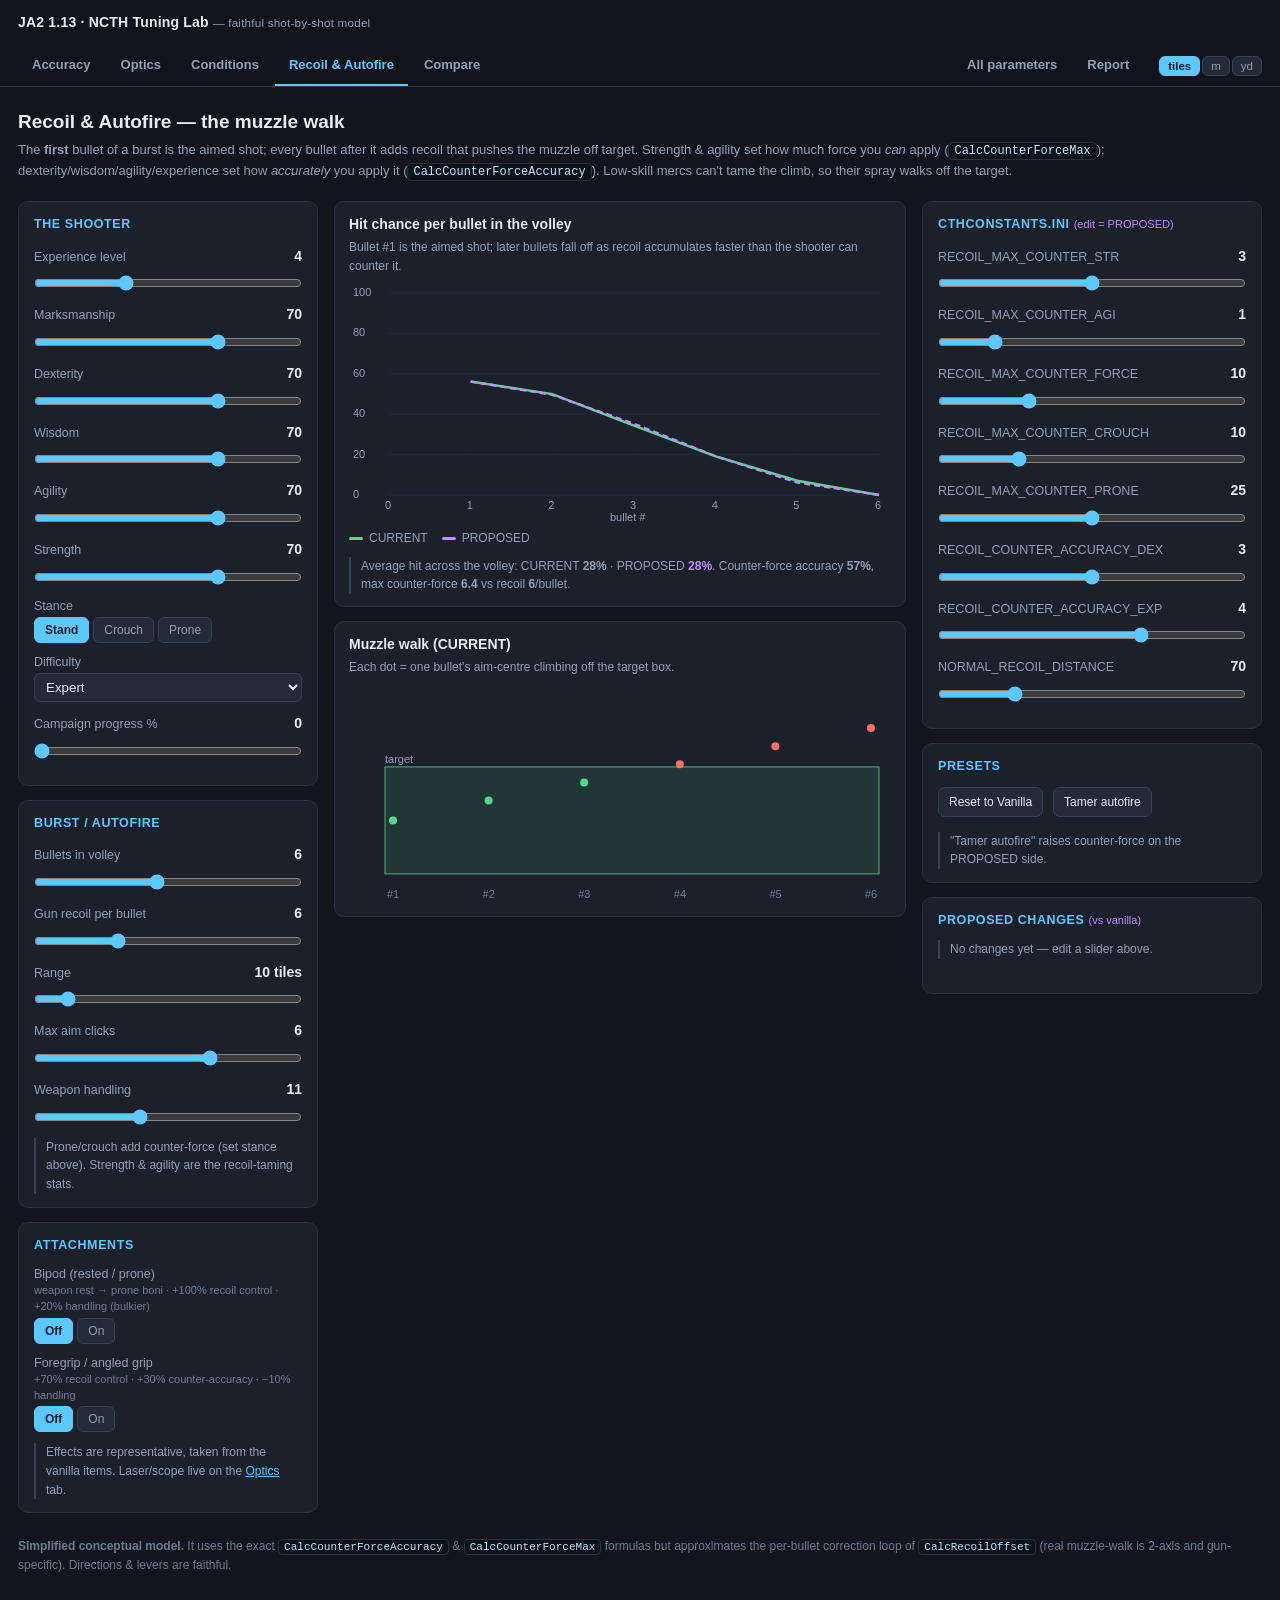
==== autofire.html @ 2864e7e0 "Hover tooltips, tiles/m/yd unit switch, adjustable chart range - All line charts: hover shows a vert" ====
<!DOCTYPE html>
<html lang="en"><head>
<meta charset="utf-8"/><meta name="viewport" content="width=device-width, initial-scale=1"/>
<title>NCTH Lab — Recoil &amp; Autofire</title>
<link rel="stylesheet" href="assets/style.css"><script src="assets/ncth.js"></script>
</head><body>
<div id="nav"></div>
<div id="banner"></div>
<div class="intro">
  <h1>Recoil &amp; Autofire — the muzzle walk</h1>
  <p>The <b>first</b> bullet of a burst is the aimed shot; every bullet after it adds recoil that pushes the muzzle off target. Strength &amp; agility set how much force you <i>can</i> apply (<code>CalcCounterForceMax</code>); dexterity/wisdom/agility/experience set how <i>accurately</i> you apply it (<code>CalcCounterForceAccuracy</code>). Low‑skill mercs can't tame the climb, so their spray walks off the target.</p>
</div>
<div class="lab">
  <div class="col" id="c1"></div>
  <div class="col" id="c2"></div>
  <div class="col" id="c3"></div>
</div>
<div class="foot"><b>Simplified conceptual model.</b> It uses the exact <code>CalcCounterForceAccuracy</code> &amp; <code>CalcCounterForceMax</code> formulas but approximates the per‑bullet correction loop of <code>CalcRecoilOffset</code> (real muzzle-walk is 2‑axis and gun-specific). Directions &amp; levers are faithful.</div>
<script>
const N=NCTH, s=N.load();
if(s.aprange===undefined) s.aprange=10;
document.getElementById('nav').innerHTML=N.nav('autofire.html');

document.getElementById('c1').innerHTML = N.shooterCard({extraStats:true}) +
  `<div class="card"><h2>Burst / autofire</h2>
    <div class="row"><label>Bullets in volley</label><span class="val"></span><input data-bind="bullets" type="range" min="1" max="12" step="1"></div>
    <div class="row"><label>Gun recoil per bullet</label><span class="val"></span><input data-bind="gunRecoil" type="range" min="0" max="20" step="1"></div>
    <div class="row"><label>Range</label><span class="val"></span><input data-bind="aprange" type="range" min="2" max="80" step="1" data-dist></div>
    <div class="row"><label>Max aim clicks</label><span class="val"></span><input data-bind="maxaim" type="range" min="2" max="8" step="1"></div>
    <div class="row"><label>Weapon handling</label><span class="val"></span><input data-bind="handling" type="range" min="4" max="22" step="1"></div>
    <div class="note">Prone/crouch add counter-force (set stance above). Strength &amp; agility are the recoil-taming stats.</div>
  </div>` + N.attachCard(['bipod','foregrip']);

document.getElementById('c2').innerHTML =
  `<div class="chartbox"><h3>Hit chance per bullet in the volley</h3>
    <p class="sub">Bullet #1 is the aimed shot; later bullets fall off as recoil accumulates faster than the shooter can counter it.</p>
    <canvas id="perb" height="240"></canvas>
    <div class="legend"><span><i class="swatch" style="background:var(--good)"></i>CURRENT</span>
      <span><i class="swatch" style="background:var(--prop)"></i>PROPOSED</span></div>
    <div id="sum" class="note"></div></div>
  <div class="chartbox"><h3>Muzzle walk (CURRENT)</h3>
    <p class="sub">Each dot = one bullet's aim-centre climbing off the target box.</p>
    <canvas id="walk" height="220"></canvas></div>`;

const TUNE=[
  {label:'RECOIL_MAX_COUNTER_STR',bind:'PROP.RC_MAX_STR',min:0,max:6,step:.5},
  {label:'RECOIL_MAX_COUNTER_AGI',bind:'PROP.RC_MAX_AGI',min:0,max:6,step:.5},
  {label:'RECOIL_MAX_COUNTER_FORCE',bind:'PROP.RC_MAX_FORCE',min:2,max:30,step:1},
  {label:'RECOIL_MAX_COUNTER_CROUCH',bind:'PROP.RC_MAX_CROUCH',min:0,max:40,step:5},
  {label:'RECOIL_MAX_COUNTER_PRONE',bind:'PROP.RC_MAX_PRONE',min:0,max:50,step:5},
  {label:'RECOIL_COUNTER_ACCURACY_DEX',bind:'PROP.RCA_DEX',min:0,max:6,step:.5},
  {label:'RECOIL_COUNTER_ACCURACY_EXP',bind:'PROP.RCA_EXP',min:0,max:6,step:.5},
  {label:'NORMAL_RECOIL_DISTANCE',bind:'PROP.NORMAL_RECOIL_DIST',min:30,max:200,step:10},
];
document.getElementById('c3').innerHTML = N.tuningCard('CTHConstants.ini', TUNE) +
  `<div class="card presets"><h2>Presets</h2><button id="pv">Reset to Vanilla</button>
    <button id="pc">Tamer autofire</button>
    <div class="note">"Tamer autofire" raises counter-force on the PROPOSED side.</div></div>` +
  N.exportCard();

function perBullet(C){ return N.burst(s,C,s.aprange,s.maxaim,s.sight,s.mag,C.IRON_GRAD); }
function drawWalk(b){
  const cv=document.getElementById('walk'); const w=cv.parentElement.clientWidth-28; cv.width=w; cv.style.width=w+'px';
  const ctx=cv.getContext('2d'), H=cv.height; ctx.clearRect(0,0,w,H);
  const maxOff=Math.max(s.th*1.5, ...b.rows.map(r=>Math.abs(r.offY)))||10;
  const scaleY=(H*0.42)/maxOff, cyc=H*0.62, cx0=44, cxN=w-20;
  // target band
  ctx.fillStyle='rgba(84,217,140,.12)'; ctx.strokeStyle='rgba(84,217,140,.8)';
  ctx.fillRect(cx0-8,cyc-s.th*scaleY,cxN-cx0+16,2*s.th*scaleY); ctx.strokeRect(cx0-8,cyc-s.th*scaleY,cxN-cx0+16,2*s.th*scaleY);
  ctx.fillStyle='#93a1b5'; ctx.font='11px sans-serif'; ctx.fillText('target',cx0-8,cyc-s.th*scaleY-4);
  const pts=[];
  b.rows.forEach((r,i)=>{ const x=cx0+(b.rows.length>1?(cxN-cx0)*i/(b.rows.length-1):0), y=cyc-r.offY*scaleY;
    const inb=Math.abs(r.offY)<=s.th; ctx.fillStyle=inb?'#54d98c':'#ff6b6b';
    ctx.beginPath(); ctx.arc(x,y,4,0,7); ctx.fill();
    ctx.fillStyle='#6f7d92'; ctx.fillText('#'+(i+1),x-6,H-6);
    pts.push({x,y,i:i+1,offY:r.offY,p:r.p}); });
  cv._walk=pts;
  if(!cv._tipWired){ cv._tipWired=true;
    cv.addEventListener('mousemove',e=>{ const P=cv._walk; if(!P) return;
      const r=cv.getBoundingClientRect(); if(!r||!r.width) return;
      const mx=(e.clientX-r.left)*(cv.width/r.width), my=(e.clientY-r.top)*(cv.height/r.height);
      let bp=null,bd=1e9; P.forEach(pt=>{ const d=(pt.x-mx)*(pt.x-mx)+(pt.y-my)*(pt.y-my); if(d<bd){bd=d;bp=pt;} });
      if(bp && bd<=20*20) N.tip(e.clientX,e.clientY,
        `<b>Bullet #${bp.i}</b><br>vertical offset: <b>${bp.offY>=0?'+':''}${bp.offY.toFixed(1)}u</b>`+
        `<br>hit chance: <b>${(100*bp.p).toFixed(0)}%</b>`);
      else N.hideTip();
    });
    cv.addEventListener('mouseleave',N.hideTip);
  }
}
function render(){
  const bC=perBullet(s.CUR), bP=perBullet(s.PROP);
  N.lineChart(document.getElementById('perb'),{xmax:Math.max(2,s.bullets),xstep:1,xlabel:'bullet #',series:[
    {name:'Current',color:'#54d98c',data:bC.rows.map(r=>[r.i,100*r.p])},
    {name:'Proposed',color:'#c58cff',dash:[6,4],data:bP.rows.map(r=>[r.i,100*r.p])},
  ]});
  drawWalk(bC);
  document.getElementById('sum').innerHTML =
    `Average hit across the volley: CURRENT <b>${(100*bC.avg).toFixed(0)}%</b> · PROPOSED <b style="color:var(--prop)">${(100*bP.avg).toFixed(0)}%</b>. `+
    `Counter-force accuracy <b>${N.cfAccuracy(s,s.CUR).toFixed(0)}%</b>, max counter-force <b>${N.cfMax(s,s.CUR).toFixed(1)}</b> vs recoil <b>${s.gunRecoil}</b>/bullet.`;
  document.getElementById('banner').innerHTML=N.banner(s); N.wireBannerReset(s,render);
  N.renderExport(s);
}
const root=document.querySelector('.lab');
N.bind(root,s,render);
function refreshProp(){ root.querySelectorAll('[data-bind^="PROP."]').forEach(el=>{ const k=el.dataset.bind.split('.')[1];
  if(el.type==='range'){ el.value=s.PROP[k]; const o=el.parentElement.querySelector('.val'); if(o)o.textContent=el.value; } }); }
document.getElementById('pv').onclick=()=>{ s.CUR=Object.assign({},N.DEFAULTS); s.PROP=Object.assign({},N.DEFAULTS); N.save(s); refreshProp(); render(); };
document.getElementById('pc').onclick=()=>{ Object.assign(s.PROP,{RC_MAX_FORCE:16,RC_MAX_STR:3.5,RCA_DEX:4}); N.save(s); refreshProp(); render(); };
window.addEventListener('resize',render);
render();
</script>
</body></html>
---- assets/style.css ----
:root{
  --bg:#12151b; --panel:#1b202b; --panel2:#232a38; --ink:#e6ecf5; --mut:#93a1b5;
  --acc:#5cc8ff; --good:#54d98c; --warn:#ffcf5c; --bad:#ff6b6b; --prop:#c58cff; --line:#2c3444;
}
*{box-sizing:border-box}
body{margin:0;background:var(--bg);color:var(--ink);font:14px/1.55 -apple-system,Segoe UI,Roboto,Helvetica,Arial,sans-serif}
a{color:var(--acc)}
code{background:#0e1219;border:1px solid #2a3346;border-radius:4px;padding:1px 5px;color:#bfe3ff;font-size:.92em}

/* ---- top nav + tabs ---- */
.topnav{position:sticky;top:0;z-index:20;background:#12151bf2;backdrop-filter:blur(6px);border-bottom:1px solid #2b3547;padding:0 18px}
.topnav .brand{font-weight:700;font-size:14px;letter-spacing:.2px;padding:12px 0;color:var(--ink)}
.topnav .brand small{color:var(--mut);font-weight:400}
.tabs{display:flex;gap:2px;flex-wrap:wrap}
.tabs a{padding:9px 14px;color:var(--mut);text-decoration:none;font-size:13px;font-weight:600;border-bottom:2px solid transparent;white-space:nowrap}
.tabs a:hover{color:var(--ink)}
.tabs a.on{color:var(--acc);border-bottom-color:var(--acc)}
.tabs a.ref{margin-left:auto;color:#8fa3bd}
.intro{max-width:1500px;margin:0 auto;padding:14px 18px 0}
.intro h1{font-size:19px;margin:6px 0 4px}
.intro p{color:var(--mut);font-size:13px;margin:4px 0}

/* ---- layout ---- */
.lab{display:grid;grid-template-columns:300px minmax(0,1fr) 340px;gap:16px;padding:16px 18px;max-width:1780px;margin:0 auto;align-items:start}
.lab.two{grid-template-columns:320px minmax(0,1fr)}
@media(max-width:1240px){.lab,.lab.two{grid-template-columns:1fr}}
.col{display:flex;flex-direction:column;gap:14px}

/* ---- cards ---- */
.card{background:var(--panel);border:1px solid #2a3346;border-radius:10px;padding:13px 15px}
.card h2{margin:0 0 10px;font-size:12.5px;text-transform:uppercase;letter-spacing:.6px;color:var(--acc)}
.card h2 .propflag{color:var(--prop);text-transform:none;letter-spacing:0;font-size:11px;font-weight:400}
.grp{border-top:1px dashed #303a4d;margin-top:10px;padding-top:8px}
.grp:first-of-type{border:0;margin:0;padding:0}
.note{color:var(--mut);font-size:12px;margin-top:9px;border-left:2px solid #37425a;padding-left:10px}

/* ---- controls: label above full-width slider ---- */
.row{display:flex;flex-wrap:wrap;align-items:baseline;gap:3px 10px;margin:11px 0}
.row label{order:1;flex:1 1 auto;color:var(--mut);white-space:normal;line-height:1.3;font-size:12.5px}
.row .val{order:2;flex:0 0 auto;font-variant-numeric:tabular-nums;min-width:40px;text-align:right;color:var(--ink);font-weight:700}
.row input[type=range],.row select,.row .seg{order:3;flex:1 1 100%;min-width:0}
input[type=range]{width:100%;accent-color:var(--acc);height:20px;margin:3px 0 0}
select{width:100%;background:var(--panel2);color:var(--ink);border:1px solid #37425a;border-radius:6px;padding:5px 7px}
.seg{display:flex;gap:4px;flex-wrap:wrap}
.seg button{background:var(--panel2);color:var(--mut);border:1px solid #37425a;border-radius:6px;padding:5px 10px;cursor:pointer;font-size:12px}
.seg button.on{background:var(--acc);color:#06202e;border-color:var(--acc);font-weight:700}

/* ---- charts ---- */
.chartbox{background:var(--panel);border:1px solid #2a3346;border-radius:10px;padding:12px 14px}
.chartbox h3{margin:0 0 2px;font-size:14px}
.chartbox .sub{color:var(--mut);font-size:12px;margin:0 0 8px}
canvas{width:100%;display:block}
.legend{display:flex;gap:14px;flex-wrap:wrap;font-size:12px;color:var(--mut);margin-top:6px}
.legend span{display:inline-flex;align-items:center;gap:6px}
.swatch{width:14px;height:3px;border-radius:2px;display:inline-block}

/* ---- tables / pills ---- */
table{border-collapse:collapse;width:100%;font-size:12.5px;font-variant-numeric:tabular-nums}
th,td{border:1px solid var(--line);padding:6px 8px;text-align:right;vertical-align:top}
th{background:var(--panel2);color:var(--mut);font-weight:600}
td:first-child,th:first-child{text-align:left}
.pill{display:inline-block;padding:1px 7px;border-radius:20px;font-size:11px;font-weight:700}
.p-good{background:rgba(84,217,140,.15);color:var(--good)}
.p-warn{background:rgba(255,207,92,.15);color:var(--warn)}
.p-bad{background:rgba(255,107,107,.15);color:var(--bad)}
.presets button{background:var(--panel2);border:1px solid #37425a;color:var(--ink);border-radius:7px;padding:7px 10px;cursor:pointer;margin:0 6px 6px 0;font-size:12px}
.presets button:hover{border-color:var(--acc)}
.foot{max-width:1500px;margin:0 auto;padding:8px 18px 60px;color:#6f7d92;font-size:12px}

/* ---- hover tooltip + unit switch ---- */
#ncth-tip{position:fixed;z-index:99;display:none;background:rgba(10,14,20,.96);border:1px solid #37425a;border-radius:8px;
  padding:7px 10px;font-size:12px;line-height:1.55;color:var(--ink);pointer-events:none;box-shadow:0 6px 18px rgba(0,0,0,.5);
  max-width:280px;font-variant-numeric:tabular-nums}
.unitseg{display:inline-flex;gap:2px;align-items:center;margin-left:14px;padding:5px 0}
.unitseg button{background:var(--panel2);color:var(--mut);border:1px solid #37425a;border-radius:6px;padding:3px 8px;cursor:pointer;font-size:11.5px}
.unitseg button.on{background:var(--acc);color:#06202e;border-color:var(--acc);font-weight:700}
canvas{cursor:crosshair}
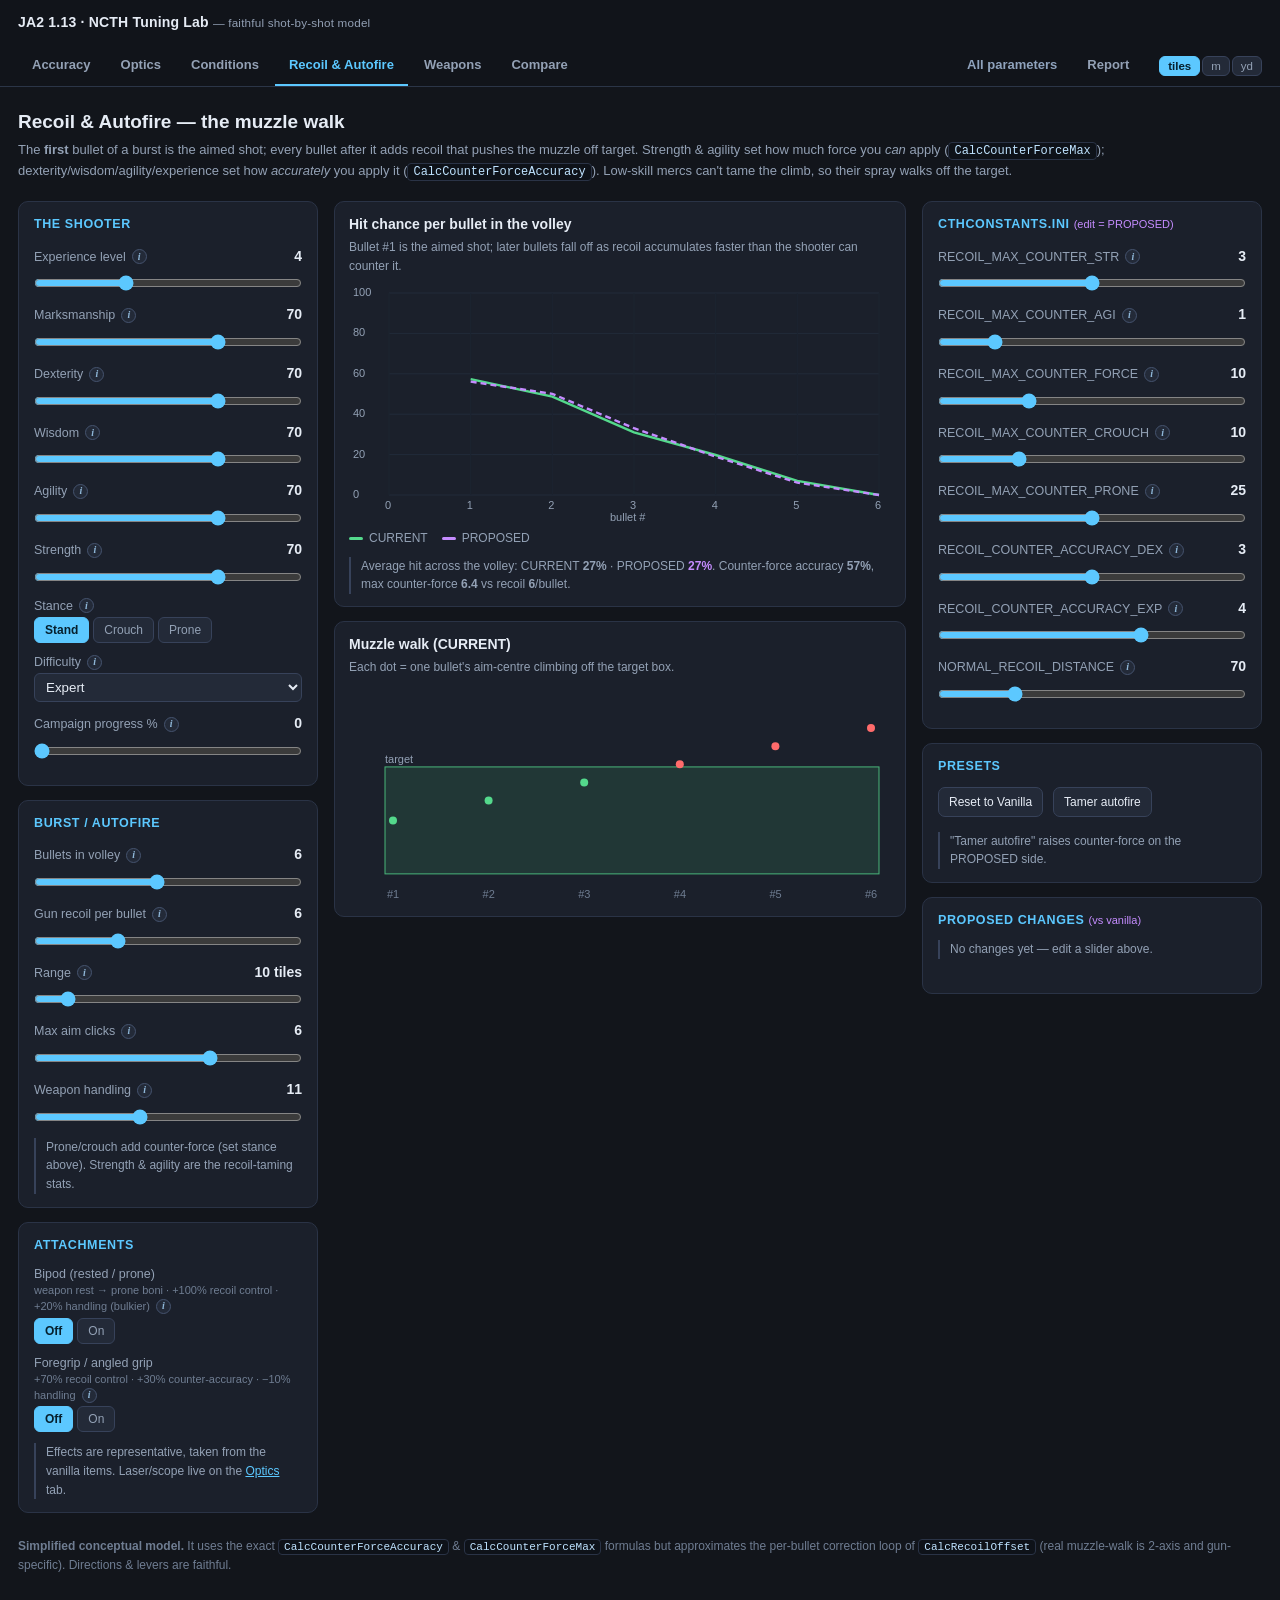
==== commit 146be8a6: "Info modals on every control, Weapons gallery page, OCTH-like-feel preset - Every adjustable control" ====
--- a/autofire.html
+++ b/autofire.html
@@ -2,7 +2,7 @@
 <html lang="en"><head>
 <meta charset="utf-8"/><meta name="viewport" content="width=device-width, initial-scale=1"/>
 <title>NCTH Lab — Recoil &amp; Autofire</title>
-<link rel="stylesheet" href="assets/style.css"><script src="assets/ncth.js"></script>
+<link rel="stylesheet" href="assets/style.css"><script src="assets/ncth.js"></script><script src="assets/params.js"></script>
 </head><body>
 <div id="nav"></div>
 <div id="banner"></div>
--- a/assets/style.css
+++ b/assets/style.css
@@ -75,3 +75,20 @@
 .unitseg button{background:var(--panel2);color:var(--mut);border:1px solid #37425a;border-radius:6px;padding:3px 8px;cursor:pointer;font-size:11.5px}
 .unitseg button.on{background:var(--acc);color:#06202e;border-color:var(--acc);font-weight:700}
 canvas{cursor:crosshair}
+
+/* ---- info buttons + modal ---- */
+.ib{display:inline-flex;align-items:center;justify-content:center;width:15px;height:15px;margin-left:6px;border-radius:50%;
+  border:1px solid #45536e;background:var(--panel2);color:#8fb7d8;font-size:10px;font-weight:700;cursor:pointer;
+  vertical-align:1px;padding:0;line-height:1;font-family:Georgia,serif;font-style:italic}
+.ib:hover{border-color:var(--acc);color:var(--acc)}
+#ncth-modal{position:fixed;inset:0;z-index:100;display:none;background:rgba(6,9,14,.62);backdrop-filter:blur(2px)}
+#ncth-modal .im-card{position:relative;max-width:580px;margin:9vh auto 0;background:var(--panel);border:1px solid #37425a;
+  border-radius:12px;padding:18px 20px 14px;max-height:76vh;overflow:auto;box-shadow:0 12px 40px rgba(0,0,0,.6)}
+#ncth-modal h3{margin:0 30px 6px 0;font-size:15px;color:var(--acc);font-family:ui-monospace,Menlo,monospace;word-break:break-all}
+#ncth-modal .im-x{position:absolute;top:8px;right:12px;background:none;border:0;color:var(--mut);font-size:22px;cursor:pointer;line-height:1}
+#ncth-modal .im-x:hover{color:var(--ink)}
+#ncth-modal .im-meta{color:var(--mut);font-size:12px;margin-bottom:8px}
+#ncth-modal p{font-size:13px;line-height:1.6;margin:8px 0;color:var(--ink)}
+#ncth-modal .im-hr{border-left:3px solid var(--warn);background:#1a1f2a;padding:8px 12px;border-radius:0 8px 8px 0;color:#e8dcc0;font-style:italic}
+#ncth-modal .im-hr span{color:var(--mut);font-size:11.5px;font-style:normal}
+#ncth-modal .im-src{color:var(--mut);font-size:11.5px;border-top:1px solid #2a3346;padding-top:9px;margin-top:12px}
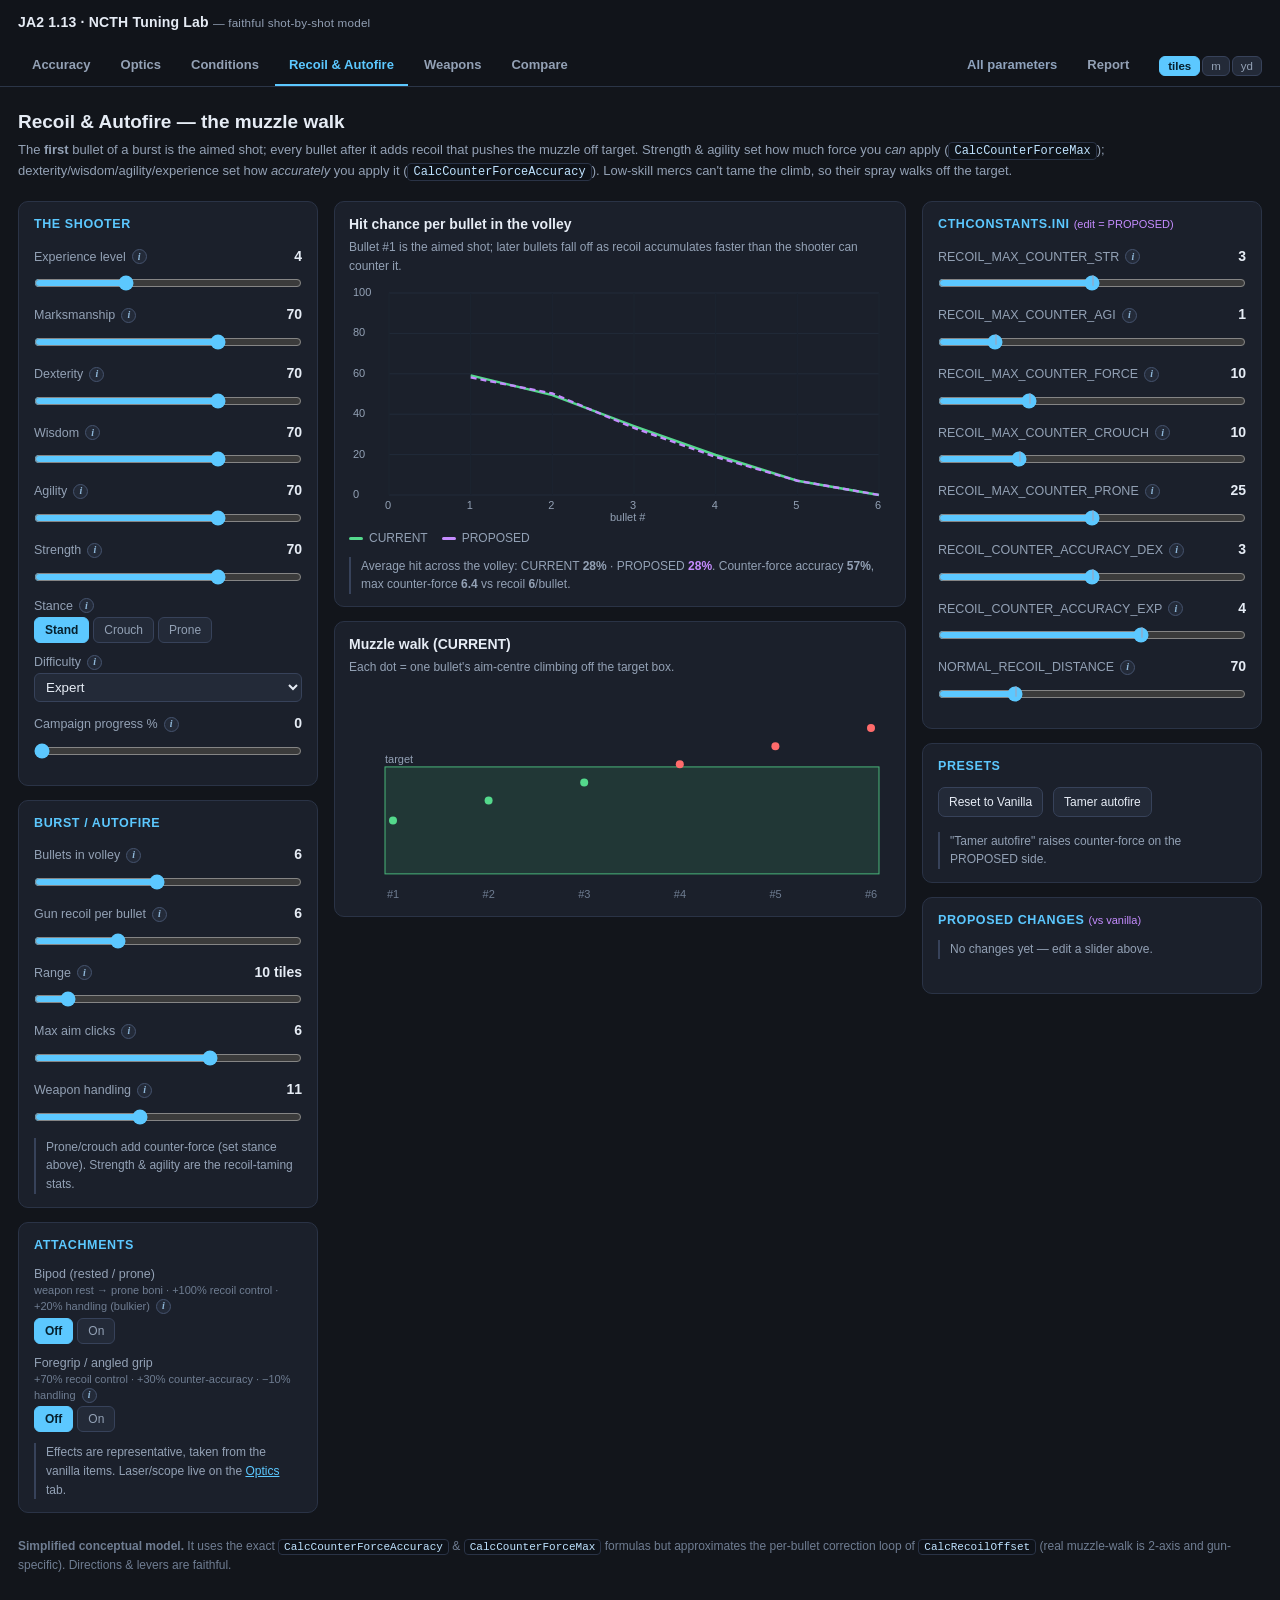
==== commit 8643f28a: "Tuning sliders: show vanilla default after adjusting - Tick mark on every PROP slider track at the v" ====
--- a/autofire.html
+++ b/autofire.html
@@ -103,8 +103,7 @@
 }
 const root=document.querySelector('.lab');
 N.bind(root,s,render);
-function refreshProp(){ root.querySelectorAll('[data-bind^="PROP."]').forEach(el=>{ const k=el.dataset.bind.split('.')[1];
-  if(el.type==='range'){ el.value=s.PROP[k]; const o=el.parentElement.querySelector('.val'); if(o)o.textContent=el.value; } }); }
+function refreshProp(){ N.syncControls(root,s); }
 document.getElementById('pv').onclick=()=>{ s.CUR=Object.assign({},N.DEFAULTS); s.PROP=Object.assign({},N.DEFAULTS); N.save(s); refreshProp(); render(); };
 document.getElementById('pc').onclick=()=>{ Object.assign(s.PROP,{RC_MAX_FORCE:16,RC_MAX_STR:3.5,RCA_DEX:4}); N.save(s); refreshProp(); render(); };
 window.addEventListener('resize',render);
--- a/assets/style.css
+++ b/assets/style.css
@@ -76,6 +76,18 @@
 .unitseg button.on{background:var(--acc);color:#06202e;border-color:var(--acc);font-weight:700}
 canvas{cursor:crosshair}
 
+/* ---- active-modifiers banner: fixed top-right pill, no layout impact ---- */
+#banner{position:fixed;top:8px;right:16px;z-index:60;max-width:46vw;text-align:right;pointer-events:none}
+#banner .banpill{display:inline-block;pointer-events:auto;background:rgba(41,36,20,.92);border:1px solid #4a4327;
+  color:var(--warn);border-radius:8px;padding:5px 11px;font-size:12px;line-height:1.5;backdrop-filter:blur(4px);
+  box-shadow:0 3px 12px rgba(0,0,0,.35)}
+#banner .banpill a{color:var(--acc);margin-left:5px}
+@media(max-width:1100px){#banner{position:static;max-width:none;text-align:left;padding:6px 18px}}
+
+/* ---- vanilla-default indicators on tuning sliders ---- */
+.wasval{color:var(--mut);font-weight:400;font-size:10.5px;white-space:nowrap}
+.defmark{position:absolute;width:2px;height:11px;background:#94a7c4;opacity:.65;border-radius:1px;pointer-events:none;bottom:7px;z-index:1}
+
 /* ---- info buttons + modal ---- */
 .ib{display:inline-flex;align-items:center;justify-content:center;width:15px;height:15px;margin-left:6px;border-radius:50%;
   border:1px solid #45536e;background:var(--panel2);color:#8fb7d8;font-size:10px;font-weight:700;cursor:pointer;
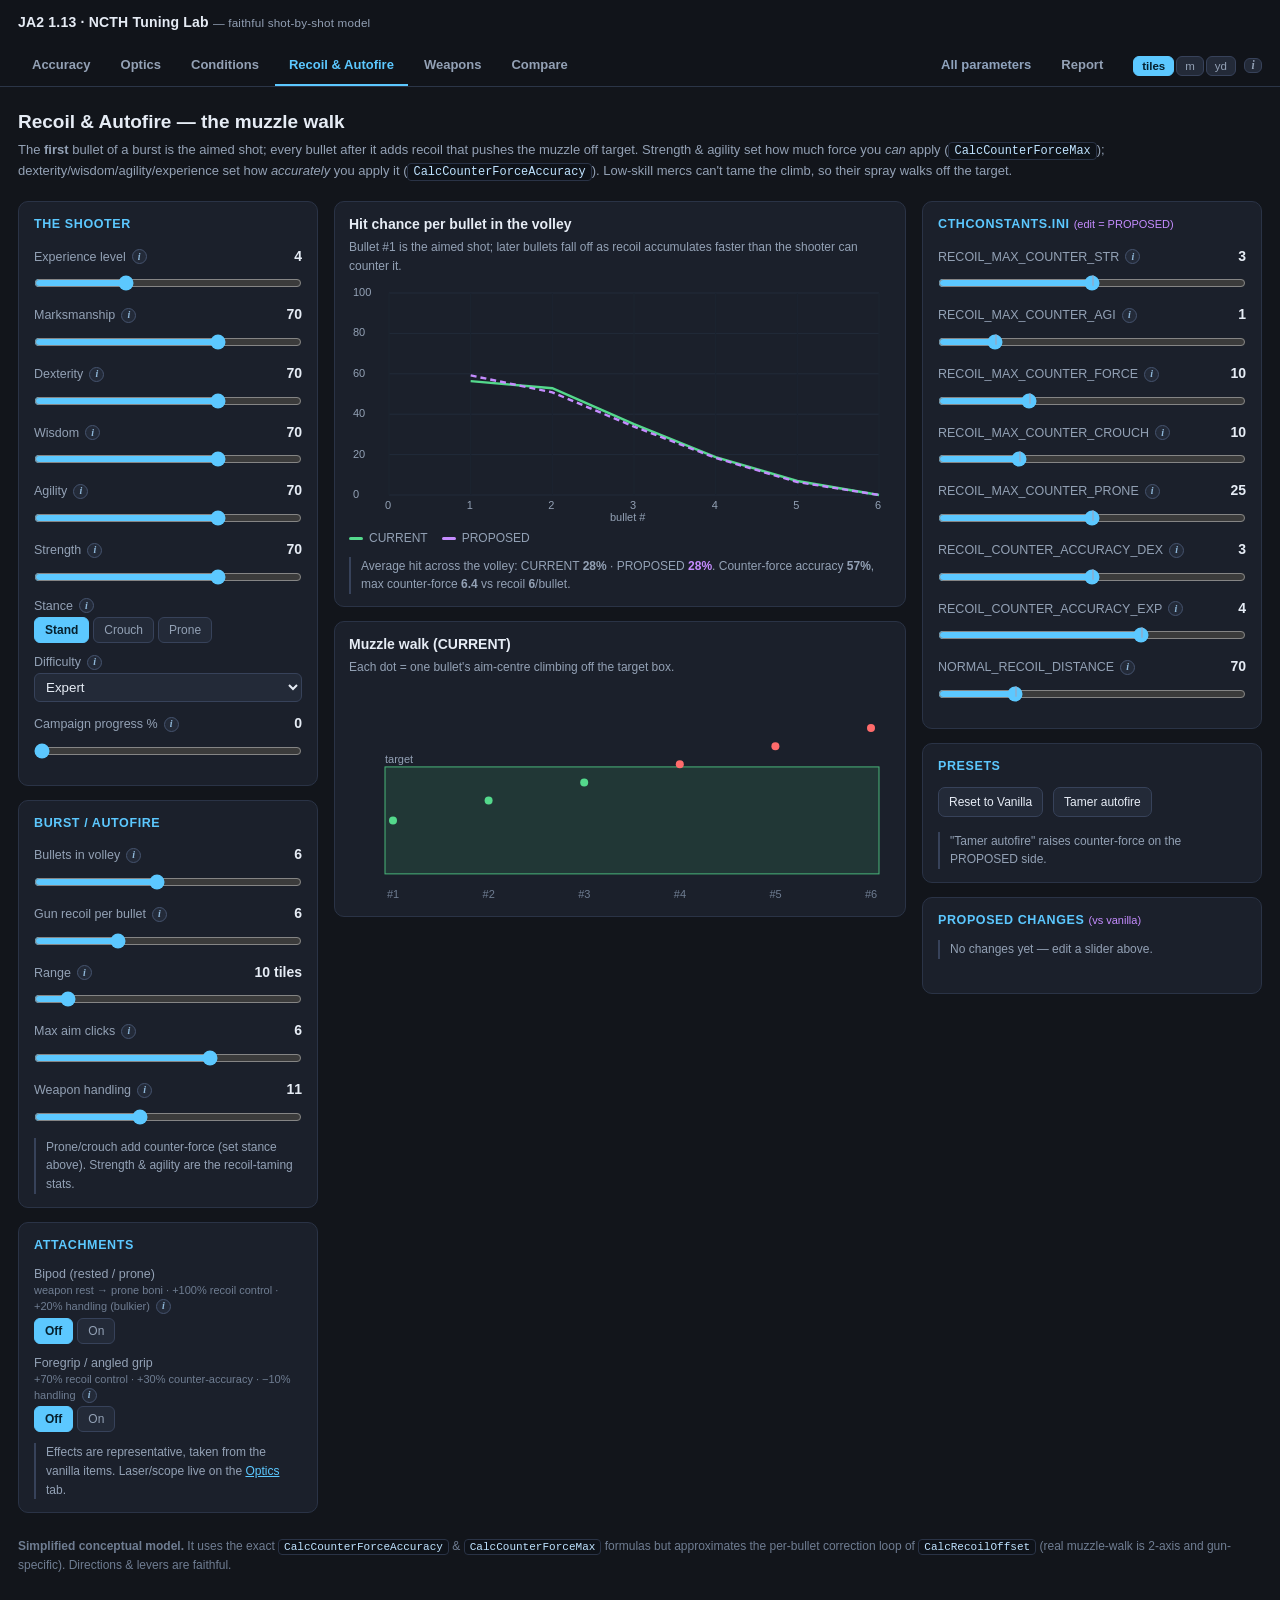
==== commit 79850dc1: "Download-mod-ZIP export + distance-scale research note - "Download mod ZIP" button on the export car" ====
--- a/autofire.html
+++ b/autofire.html
@@ -2,7 +2,7 @@
 <html lang="en"><head>
 <meta charset="utf-8"/><meta name="viewport" content="width=device-width, initial-scale=1"/>
 <title>NCTH Lab — Recoil &amp; Autofire</title>
-<link rel="stylesheet" href="assets/style.css"><script src="assets/ncth.js"></script><script src="assets/params.js"></script>
+<link rel="stylesheet" href="assets/style.css"><script src="assets/ncth.js"></script><script src="assets/params.js"></script><script src="assets/cthtemplate.js"></script>
 </head><body>
 <div id="nav"></div>
 <div id="banner"></div>
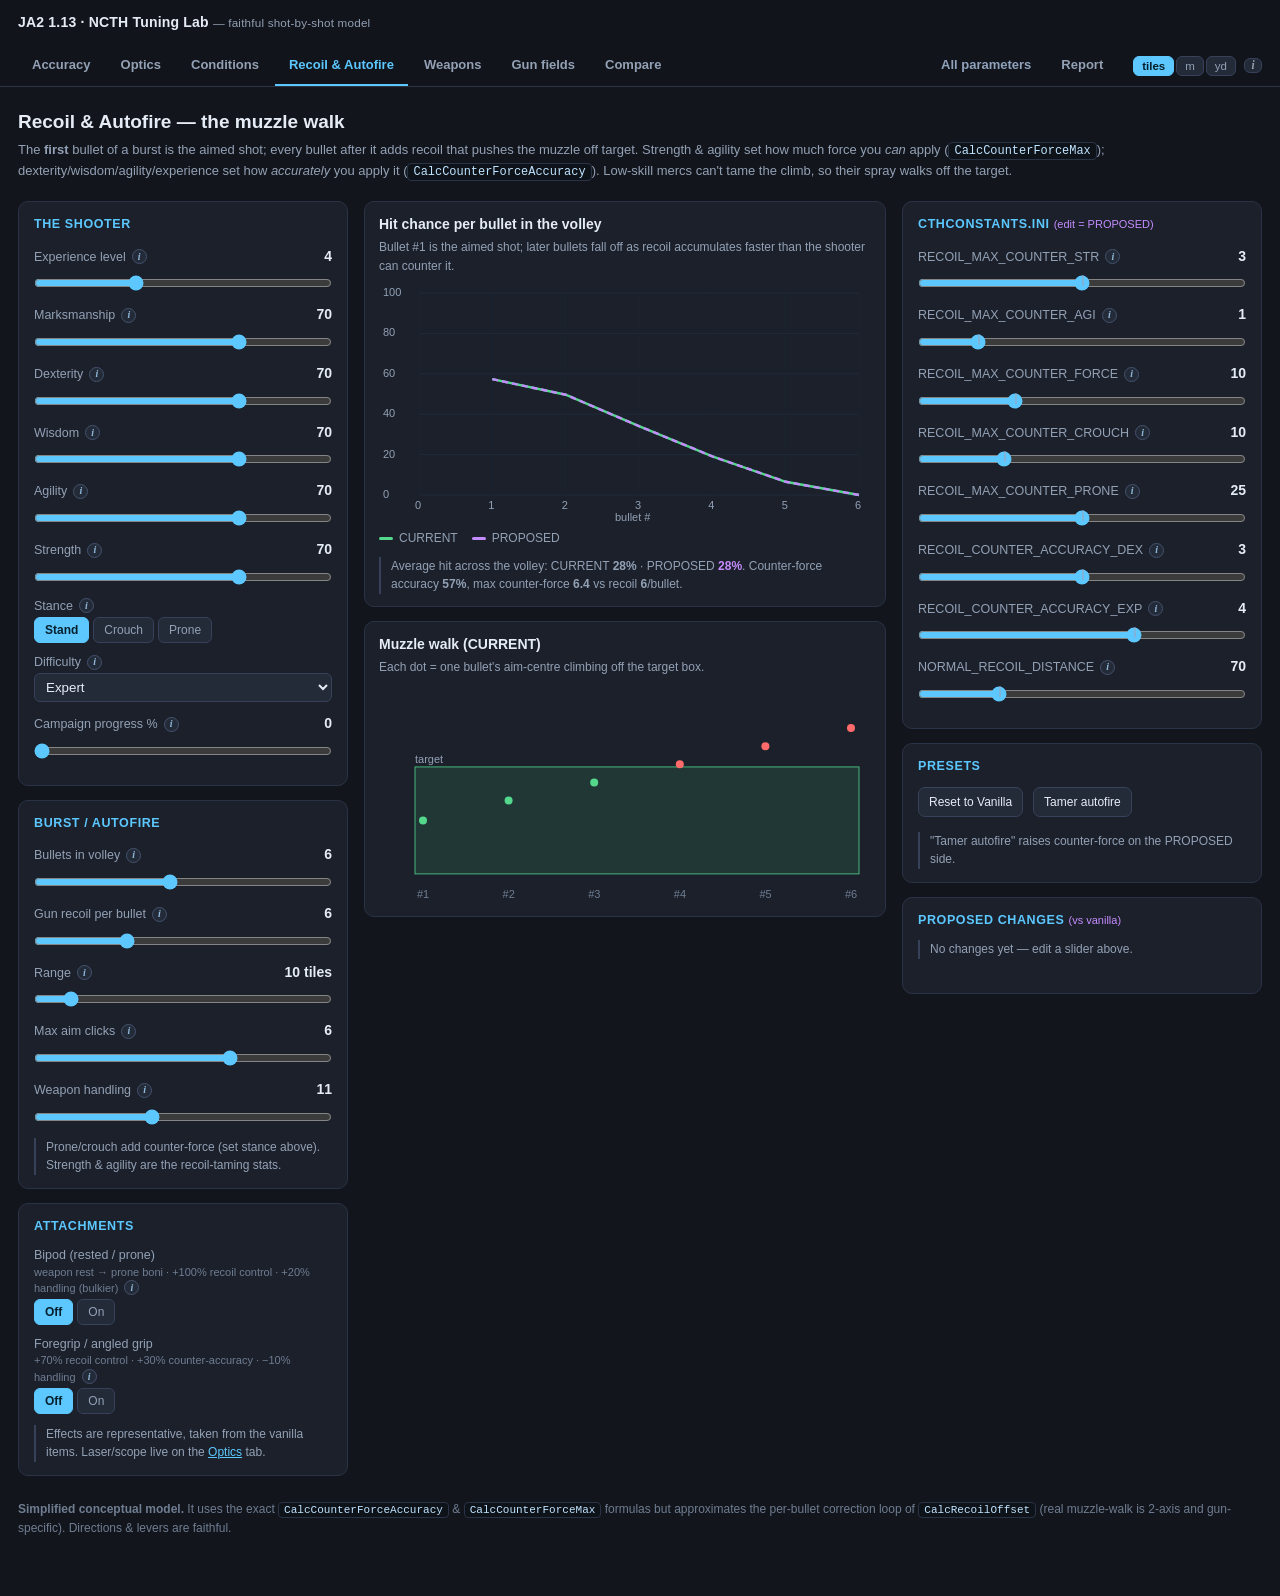
==== commit d5939a78: "Optimize + consolidate: exact hit math, shared page helpers, CSS prune - hitProb: Monte-Carlo replac" ====
--- a/autofire.html
+++ b/autofire.html
@@ -98,13 +98,12 @@
   document.getElementById('sum').innerHTML =
     `Average hit across the volley: CURRENT <b>${(100*bC.avg).toFixed(0)}%</b> · PROPOSED <b style="color:var(--prop)">${(100*bP.avg).toFixed(0)}%</b>. `+
     `Counter-force accuracy <b>${N.cfAccuracy(s,s.CUR).toFixed(0)}%</b>, max counter-force <b>${N.cfMax(s,s.CUR).toFixed(1)}</b> vs recoil <b>${s.gunRecoil}</b>/bullet.`;
-  document.getElementById('banner').innerHTML=N.banner(s); N.wireBannerReset(s,render);
-  N.renderExport(s);
+  N.pageChrome(s,render);
 }
 const root=document.querySelector('.lab');
 N.bind(root,s,render);
 function refreshProp(){ N.syncControls(root,s); }
-document.getElementById('pv').onclick=()=>{ s.CUR=Object.assign({},N.DEFAULTS); s.PROP=Object.assign({},N.DEFAULTS); N.save(s); refreshProp(); render(); };
+document.getElementById('pv').onclick=()=>N.resetVanilla(s,root,render);
 document.getElementById('pc').onclick=()=>{ Object.assign(s.PROP,{RC_MAX_FORCE:16,RC_MAX_STR:3.5,RCA_DEX:4}); N.save(s); refreshProp(); render(); };
 window.addEventListener('resize',render);
 render();
--- a/assets/style.css
+++ b/assets/style.css
@@ -21,8 +21,9 @@
 .intro p{color:var(--mut);font-size:13px;margin:4px 0}
 
 /* ---- layout ---- */
-.lab{display:grid;grid-template-columns:300px minmax(0,1fr) 340px;gap:16px;padding:16px 18px;max-width:1780px;margin:0 auto;align-items:start}
-.lab.two{grid-template-columns:320px minmax(0,1fr)}
+.lab{display:grid;grid-template-columns:375px minmax(0,1fr) 395px;gap:16px;padding:16px 18px;max-width:1820px;margin:0 auto;align-items:start}
+.lab.two{grid-template-columns:1fr 1fr}
+@media(max-width:1500px){.lab{grid-template-columns:330px minmax(0,1fr) 360px}}
 @media(max-width:1240px){.lab,.lab.two{grid-template-columns:1fr}}
 .col{display:flex;flex-direction:column;gap:14px}
 
@@ -30,8 +31,6 @@
 .card{background:var(--panel);border:1px solid #2a3346;border-radius:10px;padding:13px 15px}
 .card h2{margin:0 0 10px;font-size:12.5px;text-transform:uppercase;letter-spacing:.6px;color:var(--acc)}
 .card h2 .propflag{color:var(--prop);text-transform:none;letter-spacing:0;font-size:11px;font-weight:400}
-.grp{border-top:1px dashed #303a4d;margin-top:10px;padding-top:8px}
-.grp:first-of-type{border:0;margin:0;padding:0}
 .note{color:var(--mut);font-size:12px;margin-top:9px;border-left:2px solid #37425a;padding-left:10px}
 
 /* ---- controls: label above full-width slider ---- */
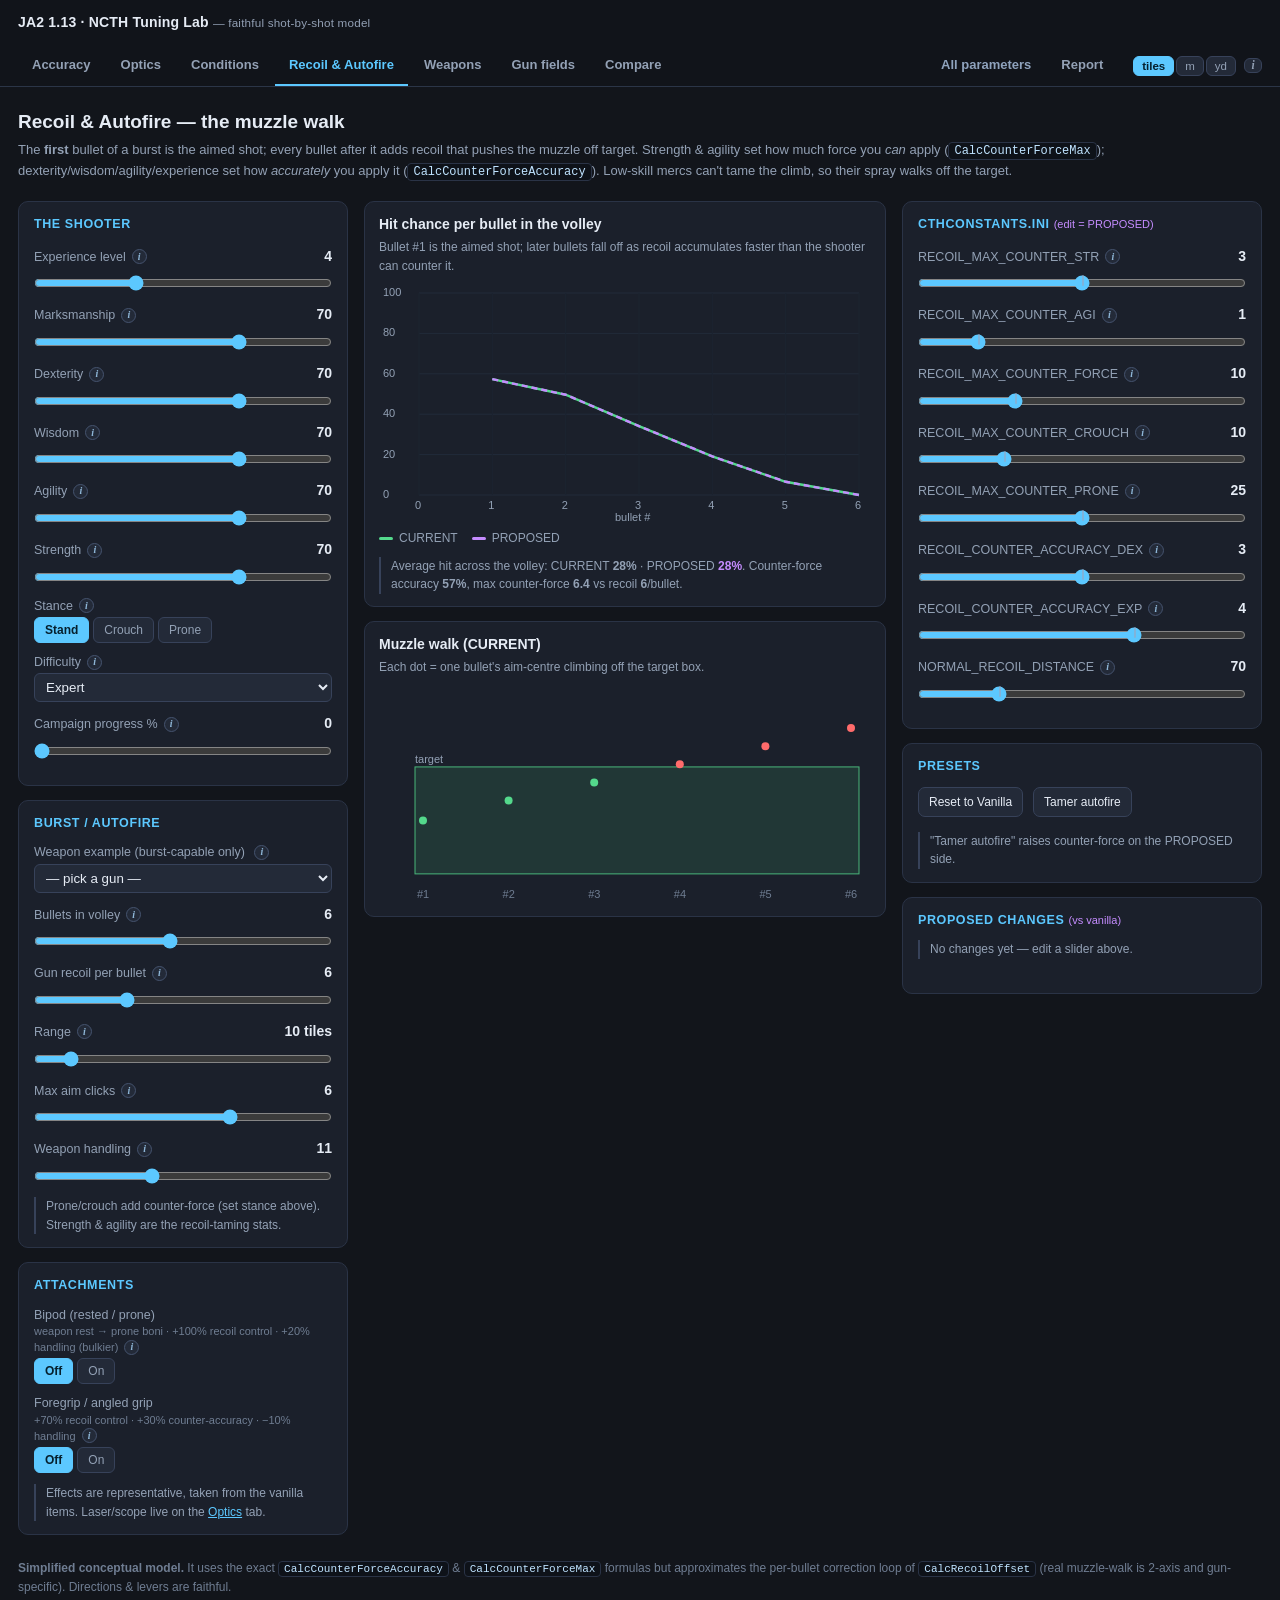
==== commit f59dc4b5: "Explain degenerate states instead of rendering them silently - Recoil & Autofire: burst-capable weap" ====
--- a/autofire.html
+++ b/autofire.html
@@ -23,6 +23,8 @@
 
 document.getElementById('c1').innerHTML = N.shooterCard({extraStats:true}) +
   `<div class="card"><h2>Burst / autofire</h2>
+    <div class="row"><label>Weapon example (burst-capable only) ${N.infoBtn('wpn')}</label>
+      <select id="wpn"><option value="-1">— pick a gun —</option>${N.WEAPONS.map((w,i)=>w.gunRecoil>0?`<option value="${i}">${w.name}</option>`:'').join('')}</select></div>
     <div class="row"><label>Bullets in volley</label><span class="val"></span><input data-bind="bullets" type="range" min="1" max="12" step="1"></div>
     <div class="row"><label>Gun recoil per bullet</label><span class="val"></span><input data-bind="gunRecoil" type="range" min="0" max="20" step="1"></div>
     <div class="row"><label>Range</label><span class="val"></span><input data-bind="aprange" type="range" min="2" max="80" step="1" data-dist></div>
@@ -96,12 +98,17 @@
   ]});
   drawWalk(bC);
   document.getElementById('sum').innerHTML =
+    (s.gunRecoil<=0?`<span style="color:var(--warn)">⚠ Gun recoil is 0 — semi-auto guns like the SVD have no recoil data (<code>bRecoilX/Y = 0</code>), so every bullet flies like the aimed first shot and the chart is flat. Pick a burst-capable gun above or raise the recoil slider (MP5 ≈ 6, AK-74 ≈ 7, Glock-18 ≈ 13).</span><br>`:'')+
     `Average hit across the volley: CURRENT <b>${(100*bC.avg).toFixed(0)}%</b> · PROPOSED <b style="color:var(--prop)">${(100*bP.avg).toFixed(0)}%</b>. `+
     `Counter-force accuracy <b>${N.cfAccuracy(s,s.CUR).toFixed(0)}%</b>, max counter-force <b>${N.cfMax(s,s.CUR).toFixed(1)}</b> vs recoil <b>${s.gunRecoil}</b>/bullet.`;
   N.pageChrome(s,render);
 }
 const root=document.querySelector('.lab');
 N.bind(root,s,render);
+const wsel=document.getElementById('wpn');
+wsel.onchange=()=>{ const i=+wsel.value; if(i<0) return; const w=N.WEAPONS[i];
+  s.handling=w.handling; s.maxaim=w.maxaim; s.gunRecoil=w.gunRecoil; s.acc=w.acc; s.effRange=w.effRange;
+  N.save(s); N.syncControls(root,s); render(); };
 function refreshProp(){ N.syncControls(root,s); }
 document.getElementById('pv').onclick=()=>N.resetVanilla(s,root,render);
 document.getElementById('pc').onclick=()=>{ Object.assign(s.PROP,{RC_MAX_FORCE:16,RC_MAX_STR:3.5,RCA_DEX:4}); N.save(s); refreshProp(); render(); };
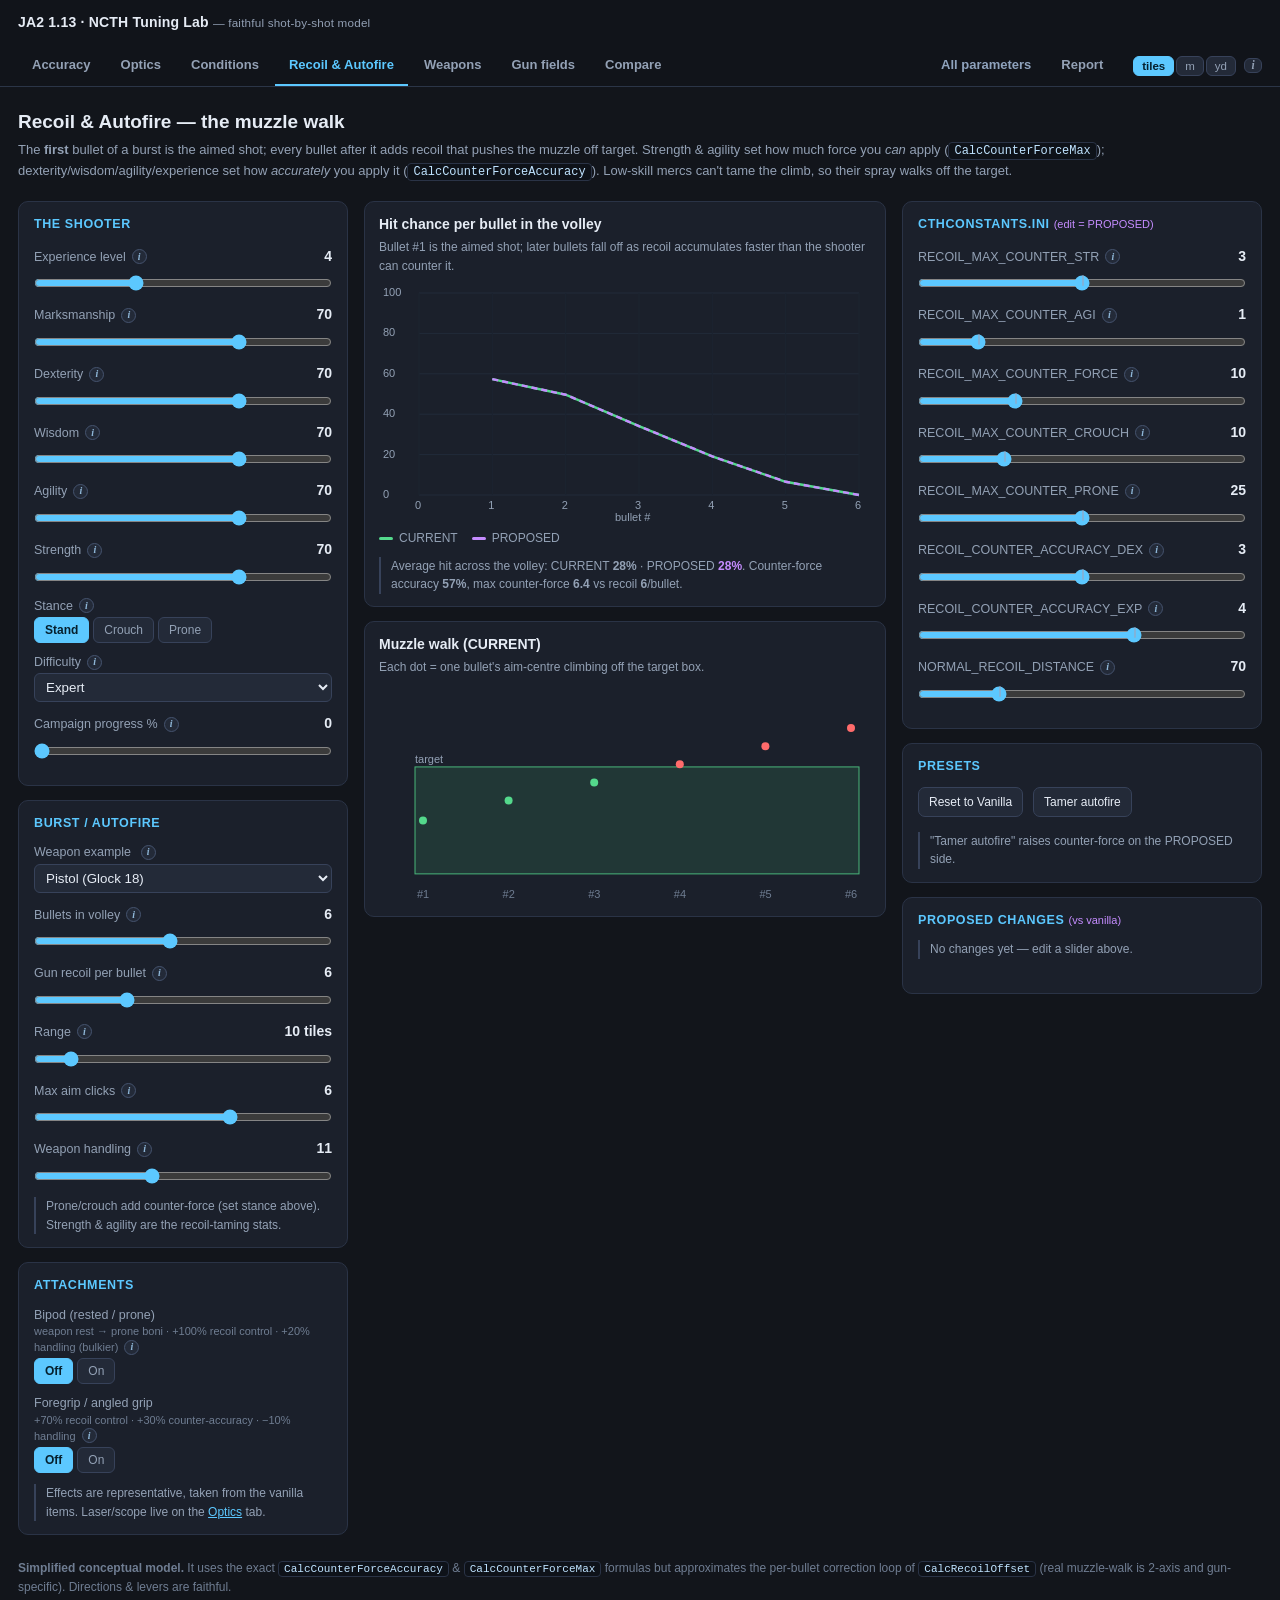
==== commit ed0c4b30: "Autofire: show which weapon's stats are loaded; single-fire guns visible but disabled Selector now l" ====
--- a/autofire.html
+++ b/autofire.html
@@ -23,8 +23,8 @@
 
 document.getElementById('c1').innerHTML = N.shooterCard({extraStats:true}) +
   `<div class="card"><h2>Burst / autofire</h2>
-    <div class="row"><label>Weapon example (burst-capable only) ${N.infoBtn('wpn')}</label>
-      <select id="wpn"><option value="-1">— pick a gun —</option>${N.WEAPONS.map((w,i)=>w.gunRecoil>0?`<option value="${i}">${w.name}</option>`:'').join('')}</select></div>
+    <div class="row"><label>Weapon example ${N.infoBtn('wpn')}</label>
+      <select id="wpn">${N.WEAPONS.map((w,i)=>`<option value="${i}"${w.gunRecoil>0?'':' disabled'}>${w.name}${w.gunRecoil>0?'':' — single fire, no burst'}</option>`).join('')}</select></div>
     <div class="row"><label>Bullets in volley</label><span class="val"></span><input data-bind="bullets" type="range" min="1" max="12" step="1"></div>
     <div class="row"><label>Gun recoil per bullet</label><span class="val"></span><input data-bind="gunRecoil" type="range" min="0" max="20" step="1"></div>
     <div class="row"><label>Range</label><span class="val"></span><input data-bind="aprange" type="range" min="2" max="80" step="1" data-dist></div>
@@ -98,7 +98,7 @@
   ]});
   drawWalk(bC);
   document.getElementById('sum').innerHTML =
-    (s.gunRecoil<=0?`<span style="color:var(--warn)">⚠ Gun recoil is 0 — semi-auto guns like the SVD have no recoil data (<code>bRecoilX/Y = 0</code>), so every bullet flies like the aimed first shot and the chart is flat. Pick a burst-capable gun above or raise the recoil slider (MP5 ≈ 6, AK-74 ≈ 7, Glock-18 ≈ 13).</span><br>`:'')+
+    (s.gunRecoil<=0?`<span style="color:var(--warn)">⚠ <b>${(s.wpn!==undefined&&N.WEAPONS[s.wpn])?N.WEAPONS[s.wpn].name:'This gun'}</b> is single-fire (<code>bRecoilX/Y = 0</code> in Weapons.xml) — it cannot burst, so every bullet flies like the aimed first shot and the chart is flat. Pick a burst-capable gun above or raise the recoil slider (MP5 ≈ 6, AK-74 ≈ 7, Glock-18 ≈ 13).</span><br>`:'')+
     `Average hit across the volley: CURRENT <b>${(100*bC.avg).toFixed(0)}%</b> · PROPOSED <b style="color:var(--prop)">${(100*bP.avg).toFixed(0)}%</b>. `+
     `Counter-force accuracy <b>${N.cfAccuracy(s,s.CUR).toFixed(0)}%</b>, max counter-force <b>${N.cfMax(s,s.CUR).toFixed(1)}</b> vs recoil <b>${s.gunRecoil}</b>/bullet.`;
   N.pageChrome(s,render);
@@ -106,8 +106,9 @@
 const root=document.querySelector('.lab');
 N.bind(root,s,render);
 const wsel=document.getElementById('wpn');
-wsel.onchange=()=>{ const i=+wsel.value; if(i<0) return; const w=N.WEAPONS[i];
-  s.handling=w.handling; s.maxaim=w.maxaim; s.gunRecoil=w.gunRecoil; s.acc=w.acc; s.effRange=w.effRange;
+if(s.wpn!==undefined&&N.WEAPONS[s.wpn]) wsel.value=s.wpn;   // show which gun's stats are loaded (even if single-fire)
+wsel.onchange=()=>{ const i=+wsel.value; if(!(i>=0)) return; const w=N.WEAPONS[i];
+  s.wpn=i; s.handling=w.handling; s.maxaim=w.maxaim; s.gunRecoil=w.gunRecoil; s.acc=w.acc; s.effRange=w.effRange;
   N.save(s); N.syncControls(root,s); render(); };
 function refreshProp(){ N.syncControls(root,s); }
 document.getElementById('pv').onclick=()=>N.resetVanilla(s,root,render);
